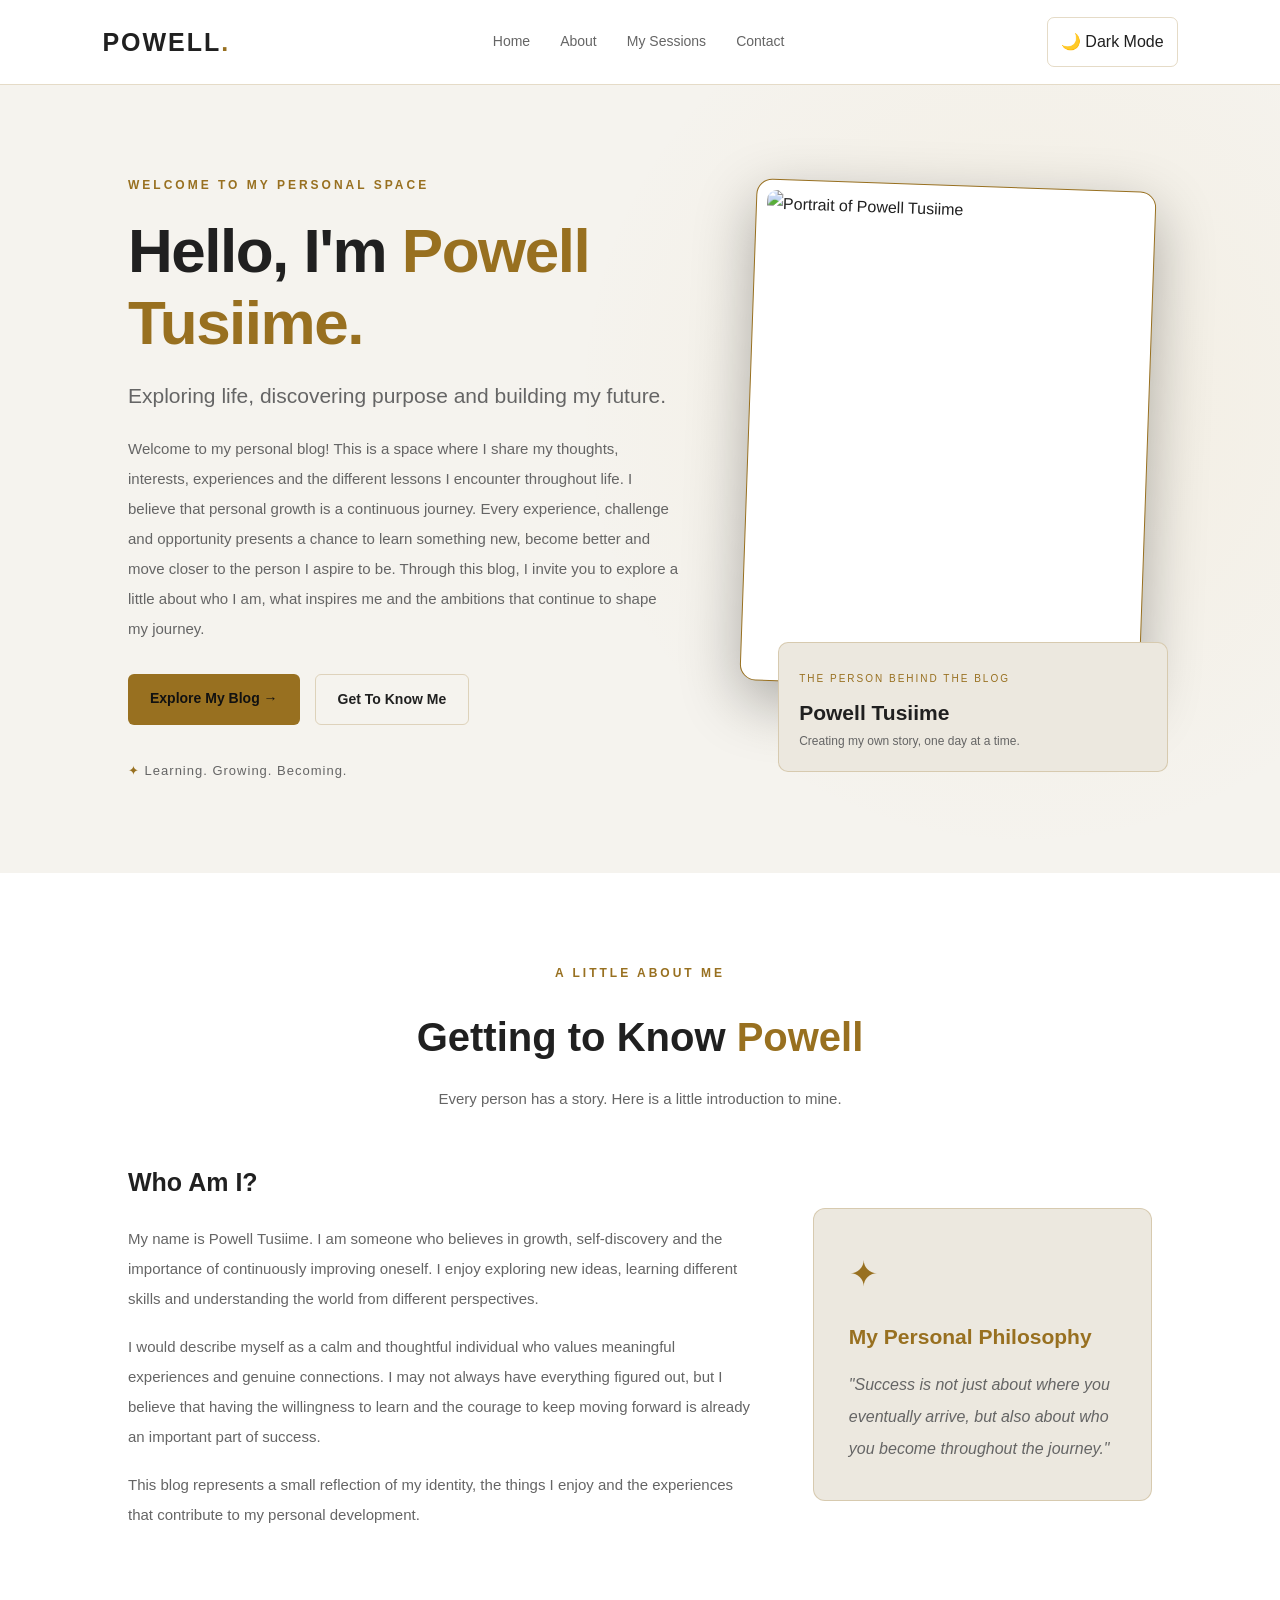
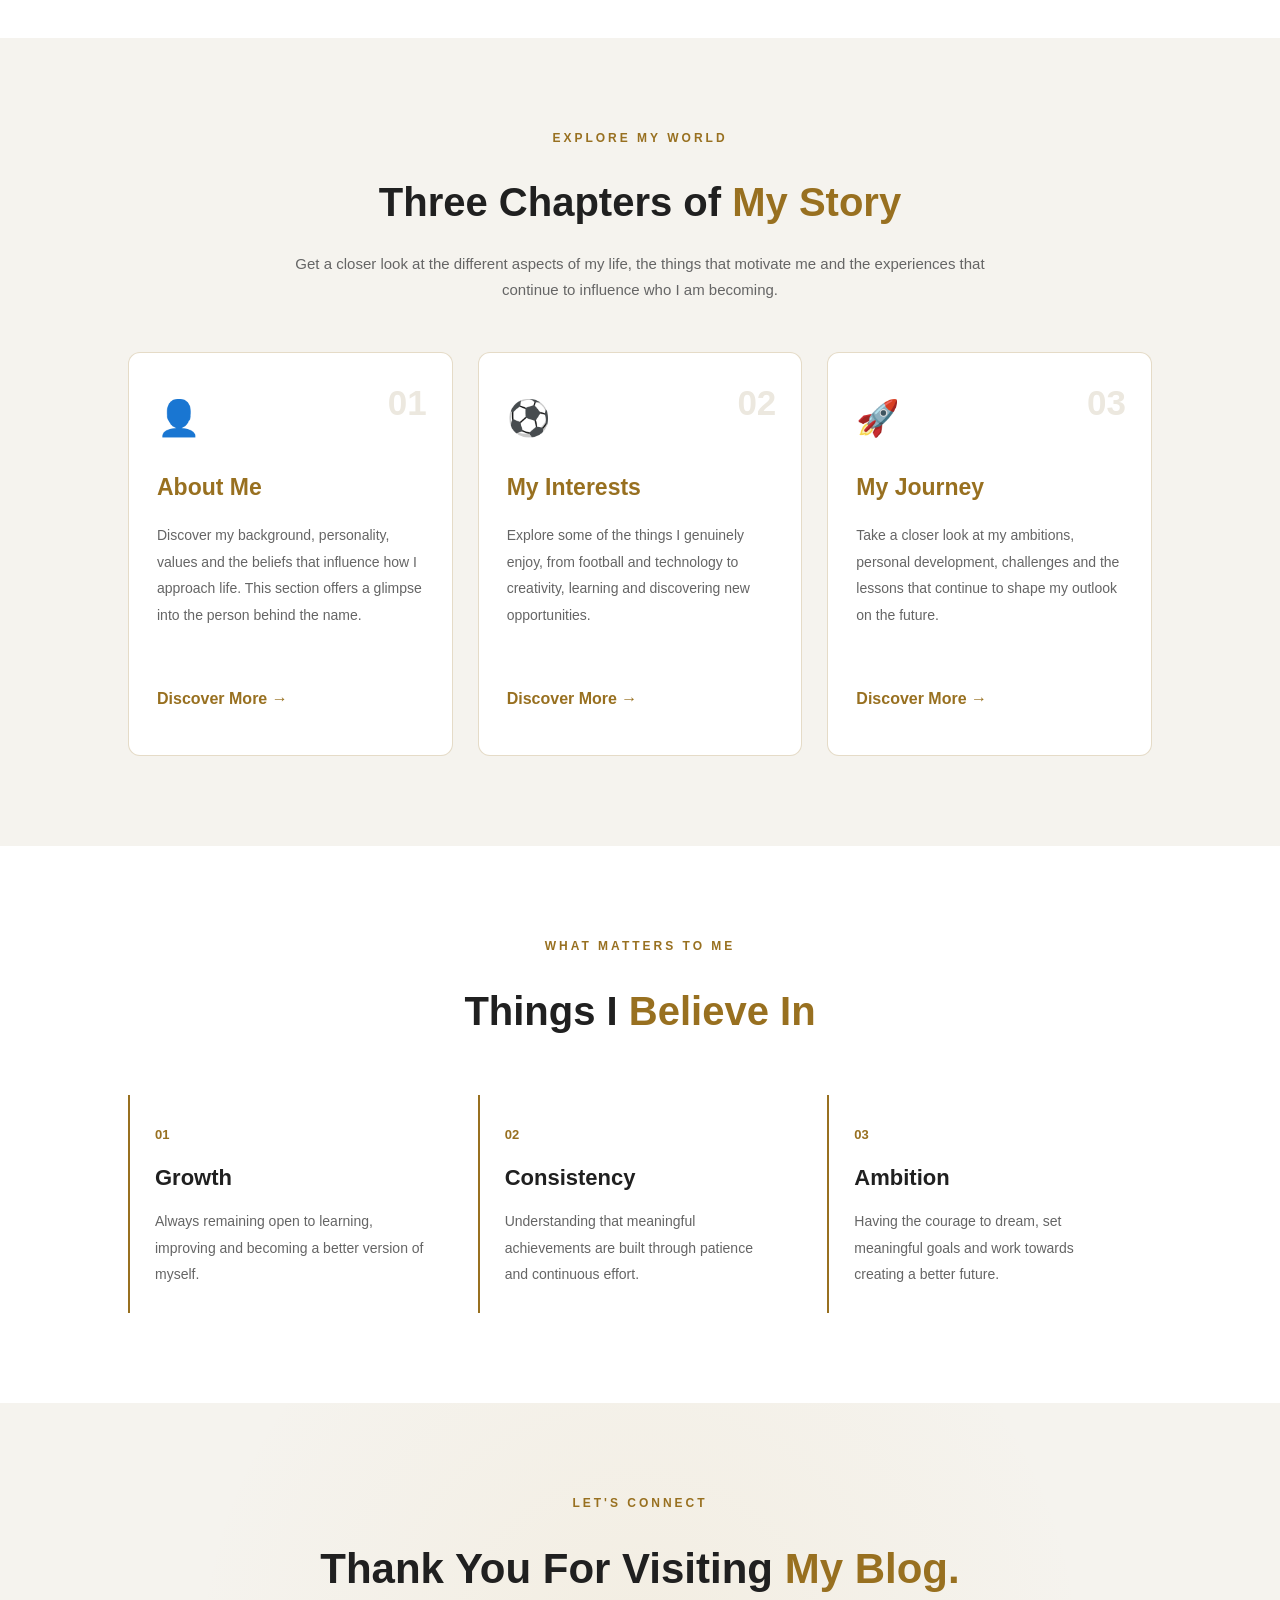
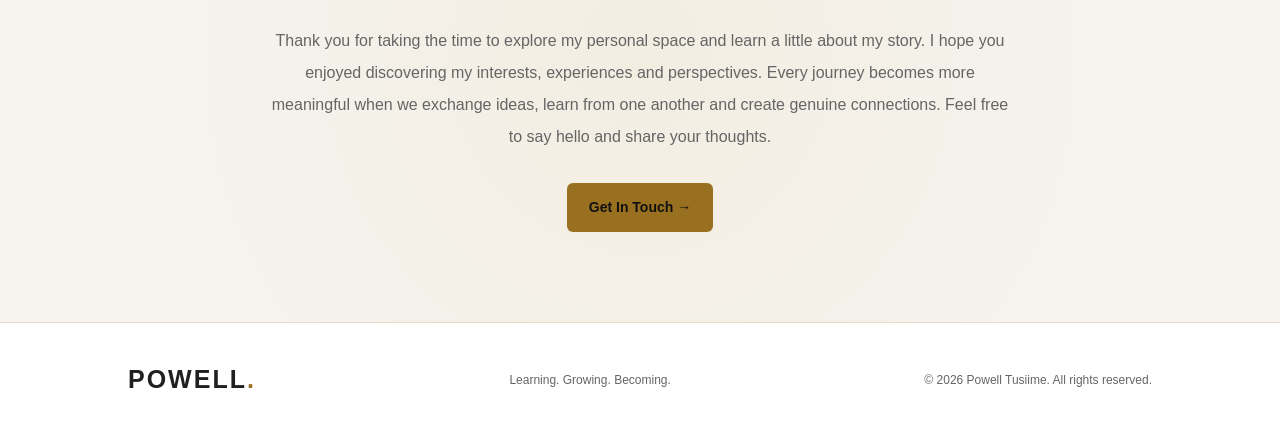
==== pages/powell/index.html @ 5cf786fc "first commit" ====
<!DOCTYPE html>
<html lang="en">
<head>
  <meta charset="UTF-8">
  <meta name="viewport" content="width=device-width, initial-scale=1.0">

  <meta name="description" content="The personal blog of Powell Tusiime, sharing his interests, experiences, ambitions and personal journey.">

  <title>Powell Tusiime | My Personal Blog</title>

  <link rel="stylesheet" href="style.css">
  <script src="script.js" defer></script>
</head>

<body>

  <!-- NAVIGATION -->
  <header class="header">
    <a href="#home" class="logo">POWELL<span>.</span></a>

    <nav id="navigation">
      <a href="#home">Home</a>
      <a href="#about">About</a>
      <a href="#sessions">My Sessions</a>
      <a href="#contact">Contact</a>
    </nav>

    <div class="header-actions">
      <button id="themeButton" class="theme-button">
        ☀️ Light Mode
      </button>

      <button id="menuButton" class="menu-button"
        aria-label="Toggle navigation" aria-expanded="false">
        ☰
      </button>
    </div>
  </header>

  <main>

    <!-- INTRODUCTION -->
    <section class="hero" id="home">

      <div class="hero-content">
        <p class="eyebrow">WELCOME TO MY PERSONAL SPACE</p>

        <h1>
          Hello, I'm <span>Powell Tusiime.</span>
        </h1>

        <h2>Exploring life, discovering purpose and building my future.</h2>

        <p class="hero-description">
          Welcome to my personal blog! This is a space where I share
          my thoughts, interests, experiences and the different
          lessons I encounter throughout life.

          I believe that personal growth is a continuous journey.
          Every experience, challenge and opportunity presents a
          chance to learn something new, become better and move
          closer to the person I aspire to be.

          Through this blog, I invite you to explore a little about
          who I am, what inspires me and the ambitions that continue
          to shape my journey.
        </p>

        <div class="hero-buttons">
          <a href="#sessions" class="primary-button">
            Explore My Blog →
          </a>

          <a href="#about" class="secondary-button">
            Get To Know Me
          </a>
        </div>

        <div class="hero-note">
          <span>✦</span> Learning. Growing. Becoming.
        </div>
      </div>

      <div class="hero-image">
        <div class="image-frame">
          <img src="images/powell.jpg"
            alt="Portrait of Powell Tusiime">
        </div>

        <div class="image-caption">
          <span>THE PERSON BEHIND THE BLOG</span>
          <h3>Powell Tusiime</h3>
          <p>Creating my own story, one day at a time.</p>
        </div>
      </div>

    </section>

    <!-- ABOUT ME -->
    <section class="about section" id="about">

      <div class="section-heading">
        <p class="eyebrow">A LITTLE ABOUT ME</p>
        <h2>Getting to Know <span>Powell</span></h2>
        <p>
          Every person has a story. Here is a little introduction
          to mine.
        </p>
      </div>

      <div class="about-content">
        <div class="about-text">
          <h3>Who Am I?</h3>

          <p>
            My name is Powell Tusiime. I am someone who believes
            in growth, self-discovery and the importance of
            continuously improving oneself. I enjoy exploring
            new ideas, learning different skills and understanding
            the world from different perspectives.
          </p>

          <p>
            I would describe myself as a calm and thoughtful
            individual who values meaningful experiences and
            genuine connections. I may not always have everything
            figured out, but I believe that having the willingness
            to learn and the courage to keep moving forward is
            already an important part of success.
          </p>

          <p>
            This blog represents a small reflection of my identity,
            the things I enjoy and the experiences that contribute
            to my personal development.
          </p>
        </div>

        <div class="about-highlight">
          <span class="highlight-icon">✦</span>
          <h3>My Personal Philosophy</h3>
          <p>
            "Success is not just about where you eventually arrive,
            but also about who you become throughout the journey."
          </p>
        </div>
      </div>

    </section>

    <!-- THREE BLOG SESSIONS -->
    <section class="sessions section" id="sessions">

      <div class="section-heading">
        <p class="eyebrow">EXPLORE MY WORLD</p>
        <h2>Three Chapters of <span>My Story</span></h2>

        <p>
          Get a closer look at the different aspects of my life,
          the things that motivate me and the experiences that
          continue to influence who I am becoming.
        </p>
      </div>

      <div class="session-grid">

        <!-- SESSION ONE -->
        <article class="session-card">
          <div class="session-number">01</div>
          <div class="session-icon">👤</div>

          <h3>About Me</h3>

          <p>
            Discover my background, personality, values and the
            beliefs that influence how I approach life. This
            section offers a glimpse into the person behind
            the name.
          </p>

          <button class="read-button"
            data-session="aboutMe">
            Discover More →
          </button>
        </article>

        <!-- SESSION TWO -->
        <article class="session-card">
          <div class="session-number">02</div>
          <div class="session-icon">⚽</div>

          <h3>My Interests</h3>

          <p>
            Explore some of the things I genuinely enjoy,
            from football and technology to creativity,
            learning and discovering new opportunities.
          </p>

          <button class="read-button"
            data-session="interests">
            Discover More →
          </button>
        </article>

        <!-- SESSION THREE -->
        <article class="session-card">
          <div class="session-number">03</div>
          <div class="session-icon">🚀</div>

          <h3>My Journey</h3>

          <p>
            Take a closer look at my ambitions, personal
            development, challenges and the lessons that
            continue to shape my outlook on the future.
          </p>

          <button class="read-button"
            data-session="journey">
            Discover More →
          </button>
        </article>

      </div>

      <!-- SESSION DETAILS -->
      <div class="session-details" id="sessionDetails" hidden>

        <div class="details-header">
          <p class="eyebrow">EXPLORE THE STORY</p>
          <button id="closeDetails" aria-label="Close session details">
            ✕
          </button>
        </div>

        <h2 id="detailTitle"></h2>
        <p id="detailDescription"></p>

      </div>

    </section>

    <!-- PERSONAL VALUES -->
    <section class="values section">

      <div class="section-heading">
        <p class="eyebrow">WHAT MATTERS TO ME</p>
        <h2>Things I <span>Believe In</span></h2>
      </div>

      <div class="values-grid">

        <div class="value-item">
          <span>01</span>
          <h3>Growth</h3>
          <p>
            Always remaining open to learning, improving
            and becoming a better version of myself.
          </p>
        </div>

        <div class="value-item">
          <span>02</span>
          <h3>Consistency</h3>
          <p>
            Understanding that meaningful achievements
            are built through patience and continuous effort.
          </p>
        </div>

        <div class="value-item">
          <span>03</span>
          <h3>Ambition</h3>
          <p>
            Having the courage to dream, set meaningful
            goals and work towards creating a better future.
          </p>
        </div>

      </div>

    </section>

    <!-- CONTACT -->
    <section class="contact section" id="contact">

      <div class="contact-content">
        <p class="eyebrow">LET'S CONNECT</p>

        <h2>Thank You For Visiting <span>My Blog.</span></h2>

        <p>
          Thank you for taking the time to explore my personal
          space and learn a little about my story. I hope you
          enjoyed discovering my interests, experiences and
          perspectives.

          Every journey becomes more meaningful when we exchange
          ideas, learn from one another and create genuine
          connections. Feel free to say hello and share your
          thoughts.
        </p>

        <a href="mailto:your-email@example.com"
          class="primary-button">
          Get In Touch →
        </a>
      </div>

    </section>

  </main>

  <!-- FOOTER -->
  <footer class="footer">
    <a href="#home" class="logo">POWELL<span>.</span></a>

    <p>Learning. Growing. Becoming.</p>

    <p>© <span id="year"></span> Powell Tusiime. All rights reserved.</p>
  </footer>

</body>
</html>
---- pages/powell/style.css ----
/* =================================
   POWELL TUSIIME - PERSONAL BLOG
================================= */

:root {
  --background: #101010;
  --surface: #191919;
  --surface-two: #222222;
  --text: #f5f5f5;
  --muted: #b6b6b6;
  --accent: #d9ad50;
  --border: rgba(217, 173, 80, 0.25);
}

body.light {
  --background: #f5f3ee;
  --surface: #ffffff;
  --surface-two: #ece8df;
  --text: #202020;
  --muted: #656565;
  --accent: #987020;
  --border: rgba(152, 112, 32, 0.25);
}

* {
  margin: 0;
  padding: 0;
  box-sizing: border-box;
}

html {
  scroll-behavior: smooth;
  scroll-padding-top: 90px;
}

body {
  font-family: 'Segoe UI', Arial, sans-serif;
  background: var(--background);
  color: var(--text);
  line-height: 1.7;
  transition: background 0.3s, color 0.3s;
}

a {
  text-decoration: none;
  color: inherit;
}

button {
  font: inherit;
  cursor: pointer;
}

button:focus-visible,
a:focus-visible {
  outline: 2px solid var(--accent);
  outline-offset: 4px;
}

section {
  scroll-margin-top: 85px;
}

/* NAVIGATION */

.header {
  min-height: 85px;
  padding: 15px 8%;
  display: flex;
  justify-content: space-between;
  align-items: center;
  gap: 20px;
  position: sticky;
  top: 0;
  z-index: 100;
  background: var(--surface);
  border-bottom: 1px solid var(--border);
}

.logo {
  font-size: 25px;
  font-weight: 800;
  letter-spacing: 2px;
}

.logo span {
  color: var(--accent);
}

.header nav {
  display: flex;
  align-items: center;
  gap: 30px;
}

.header nav a {
  color: var(--muted);
  font-size: 14px;
  transition: color 0.3s;
}

.header nav a:hover {
  color: var(--accent);
}

.header-actions {
  display: flex;
  gap: 10px;
  align-items: center;
}

.theme-button,
.menu-button {
  border: 1px solid var(--border);
  background: transparent;
  color: var(--text);
  padding: 10px 13px;
  border-radius: 7px;
}

.menu-button {
  display: none;
  font-size: 20px;
}

/* HERO / INTRODUCTION */

.hero {
  min-height: 650px;
  padding: 90px 10%;
  display: grid;
  grid-template-columns: 1.15fr 0.85fr;
  align-items: center;
  gap: 65px;
  background:
    radial-gradient(
      circle at 80% 40%,
      rgba(217, 173, 80, 0.08),
      transparent 40%
    );
}

.eyebrow {
  color: var(--accent);
  font-size: 12px;
  font-weight: 700;
  letter-spacing: 3px;
  margin-bottom: 20px;
}

.hero h1 {
  font-size: clamp(38px, 5vw, 62px);
  line-height: 1.15;
  margin-bottom: 20px;
  letter-spacing: -1.5px;
}

.hero h1 span,
.section-heading h2 span,
.about-highlight h3,
.contact h2 span {
  color: var(--accent);
}

.hero h2 {
  font-size: 21px;
  font-weight: 400;
  color: var(--muted);
  margin-bottom: 20px;
}

.hero-description {
  color: var(--muted);
  font-size: 15px;
  line-height: 2;
  max-width: 620px;
}

.hero-buttons {
  display: flex;
  flex-wrap: wrap;
  gap: 15px;
  margin-top: 30px;
}

.primary-button,
.secondary-button {
  display: inline-block;
  padding: 13px 22px;
  border-radius: 6px;
  font-size: 14px;
  font-weight: 700;
  transition: 0.3s;
}

.primary-button {
  background: var(--accent);
  color: #111;
}

.secondary-button {
  border: 1px solid var(--border);
  color: var(--text);
}

.primary-button:hover,
.secondary-button:hover {
  transform: translateY(-3px);
}

.hero-note {
  margin-top: 35px;
  font-size: 13px;
  color: var(--muted);
  letter-spacing: 1px;
}

.hero-note span {
  color: var(--accent);
}

/* PROFILE IMAGE */

.hero-image {
  max-width: 400px;
  width: 100%;
  justify-self: center;
  position: relative;
}

.image-frame {
  padding: 10px;
  border: 1px solid var(--accent);
  border-radius: 16px;
  background: var(--surface);
  box-shadow: 0 20px 60px rgba(0, 0, 0, 0.3);
  transform: rotate(2deg);
  transition: transform 0.4s;
}

.image-frame:hover {
  transform: rotate(0deg) scale(1.02);
}

.image-frame img {
  width: 100%;
  height: 480px;
  object-fit: cover;
  object-position: center 35%;
  display: block;
  border-radius: 10px;
}

.image-caption {
  position: relative;
  margin: -45px -20px 0 30px;
  padding: 20px;
  background: var(--surface-two);
  border: 1px solid var(--border);
  border-radius: 10px;
  z-index: 2;
}

.image-caption span {
  color: var(--accent);
  font-size: 10px;
  letter-spacing: 2px;
}

.image-caption h3 {
  font-size: 21px;
  margin-top: 5px;
}

.image-caption p {
  font-size: 12px;
  color: var(--muted);
}

/* GENERAL SECTIONS */

.section {
  padding: 90px 10%;
}

.section-heading {
  text-align: center;
  max-width: 720px;
  margin: 0 auto 50px;
}

.section-heading h2 {
  font-size: clamp(28px, 4vw, 40px);
  margin-bottom: 15px;
}

.section-heading > p:last-child {
  color: var(--muted);
  font-size: 15px;
}

/* ABOUT */

.about {
  background: var(--surface);
}

.about-content {
  display: grid;
  grid-template-columns: 1.3fr 0.7fr;
  gap: 55px;
  align-items: center;
}

.about-text h3 {
  font-size: 25px;
  margin-bottom: 20px;
}

.about-text p {
  color: var(--muted);
  margin-bottom: 18px;
  font-size: 15px;
  line-height: 2;
}

.about-highlight {
  background: var(--surface-two);
  border: 1px solid var(--border);
  border-radius: 12px;
  padding: 35px;
}

.highlight-icon {
  color: var(--accent);
  font-size: 35px;
}

.about-highlight h3 {
  margin: 15px 0;
  font-size: 21px;
}

.about-highlight p {
  font-style: italic;
  line-height: 2;
  color: var(--muted);
}

/* SESSION CARDS */

.sessions {
  background: var(--background);
}

.session-grid {
  display: grid;
  grid-template-columns: repeat(3, minmax(0, 1fr));
  gap: 25px;
}

.session-card {
  position: relative;
  padding: 35px 28px;
  border-radius: 12px;
  background: var(--surface);
  border: 1px solid var(--border);
  transition: transform 0.3s, border-color 0.3s;
}

.session-card:hover {
  transform: translateY(-8px);
  border-color: var(--accent);
}

.session-number {
  position: absolute;
  top: 20px;
  right: 25px;
  font-size: 35px;
  font-weight: 800;
  color: var(--surface-two);
}

.session-icon {
  font-size: 35px;
  margin-bottom: 20px;
}

.session-card h3 {
  color: var(--accent);
  font-size: 23px;
  margin-bottom: 15px;
}

.session-card p {
  color: var(--muted);
  font-size: 14px;
  line-height: 1.9;
  min-height: 135px;
}

.read-button {
  margin-top: 20px;
  background: transparent;
  color: var(--accent);
  border: none;
  font-weight: 700;
  padding: 8px 0;
}

.read-button:hover {
  text-decoration: underline;
}

/* SESSION DETAILS */

.session-details {
  margin-top: 35px;
  padding: 35px;
  background: var(--surface);
  border: 1px solid var(--accent);
  border-radius: 12px;
  animation: appear 0.3s ease;
}

.details-header {
  display: flex;
  justify-content: space-between;
}

.details-header button {
  border: 1px solid var(--border);
  color: var(--text);
  background: transparent;
  border-radius: 5px;
  padding: 6px 12px;
  height: fit-content;
}

.session-details h2 {
  color: var(--accent);
  margin-bottom: 15px;
}

.session-details p:last-child {
  color: var(--muted);
  line-height: 2;
}

/* PERSONAL VALUES */

.values {
  background: var(--surface);
}

.values-grid {
  display: grid;
  grid-template-columns: repeat(3, 1fr);
  gap: 25px;
}

.value-item {
  padding: 25px;
  border-left: 2px solid var(--accent);
}

.value-item > span {
  color: var(--accent);
  font-weight: 800;
  font-size: 13px;
}

.value-item h3 {
  margin: 12px 0;
  font-size: 22px;
}

.value-item p {
  color: var(--muted);
  font-size: 14px;
  line-height: 1.9;
}

/* CONTACT */

.contact {
  text-align: center;
  background:
    radial-gradient(
      circle at center,
      rgba(217, 173, 80, 0.08),
      transparent 65%
    );
}

.contact-content {
  max-width: 750px;
  margin: auto;
}

.contact h2 {
  font-size: clamp(30px, 4vw, 42px);
  margin-bottom: 20px;
}

.contact-content > p:not(.eyebrow) {
  color: var(--muted);
  line-height: 2;
  margin-bottom: 30px;
}

/* FOOTER */

.footer {
  background: var(--surface);
  border-top: 1px solid var(--border);
  padding: 35px 10%;
  display: flex;
  align-items: center;
  justify-content: space-between;
  flex-wrap: wrap;
  gap: 20px;
}

.footer p {
  color: var(--muted);
  font-size: 12px;
}

/* ANIMATION */

@keyframes appear {
  from {
    opacity: 0;
    transform: translateY(15px);
  }

  to {
    opacity: 1;
    transform: translateY(0);
  }
}

/* MOBILE AND TABLET */

@media (max-width: 900px) {

  .hero {
    padding: 75px 6%;
    gap: 35px;
  }

  .section {
    padding: 75px 6%;
  }

  .session-grid {
    grid-template-columns: repeat(2, 1fr);
  }

  .about-content {
    gap: 30px;
  }

}

@media (max-width: 700px) {

  .header {
    padding: 15px 5%;
    flex-wrap: wrap;
  }

  .header nav {
    display: none;
    flex-direction: column;
    width: 100%;
    align-items: flex-start;
    gap: 18px;
    padding: 15px 0;
  }

  .header nav.active {
    display: flex;
  }

  .menu-button {
    display: block;
  }

  .theme-button {
    font-size: 11px;
    padding: 9px;
  }

  .hero {
    grid-template-columns: 1fr;
    text-align: center;
    padding: 65px 7%;
  }

  .hero-buttons {
    justify-content: center;
  }

  .hero-image {
    max-width: 330px;
    margin-top: 25px;
  }

  .image-frame img {
    height: 400px;
  }

  .hero-description {
    font-size: 14px;
  }

  .about-content {
    grid-template-columns: 1fr;
  }

  .session-grid {
    grid-template-columns: 1fr;
  }

  .session-card p {
    min-height: auto;
  }

  .values-grid {
    grid-template-columns: 1fr;
  }

  .footer {
    flex-direction: column;
    text-align: center;
  }

}

@media (max-width: 380px) {

  .hero h1 {
    font-size: 35px;
  }

  .hero-buttons {
    flex-direction: column;
  }

  .hero-buttons a {
    text-align: center;
  }

  .image-frame img {
    height: 350px;
  }

}

/* ACCESSIBILITY */

@media (prefers-reduced-motion: reduce) {
  *,
  *::before,
  *::after {
    scroll-behavior: auto !important;
    animation-duration: 0.01ms !important;
    transition-duration: 0.01ms !important;
  }
}
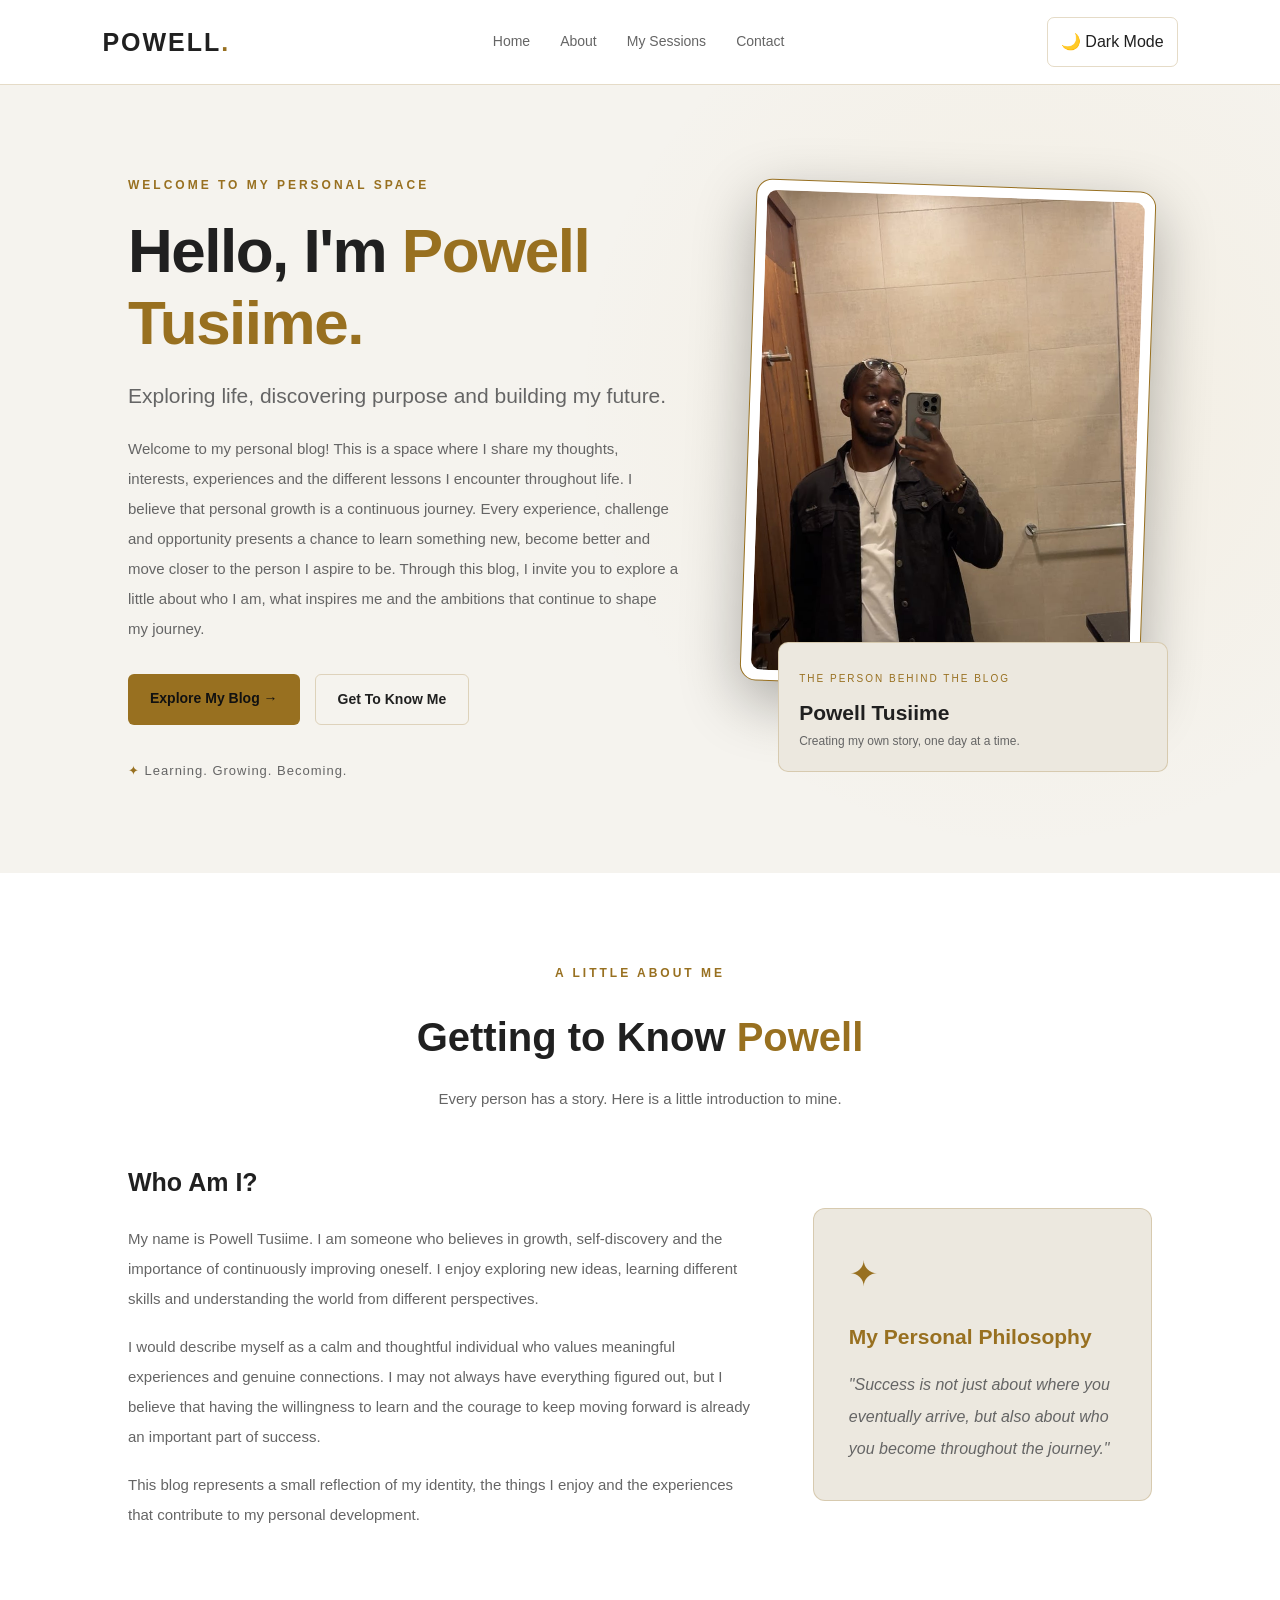
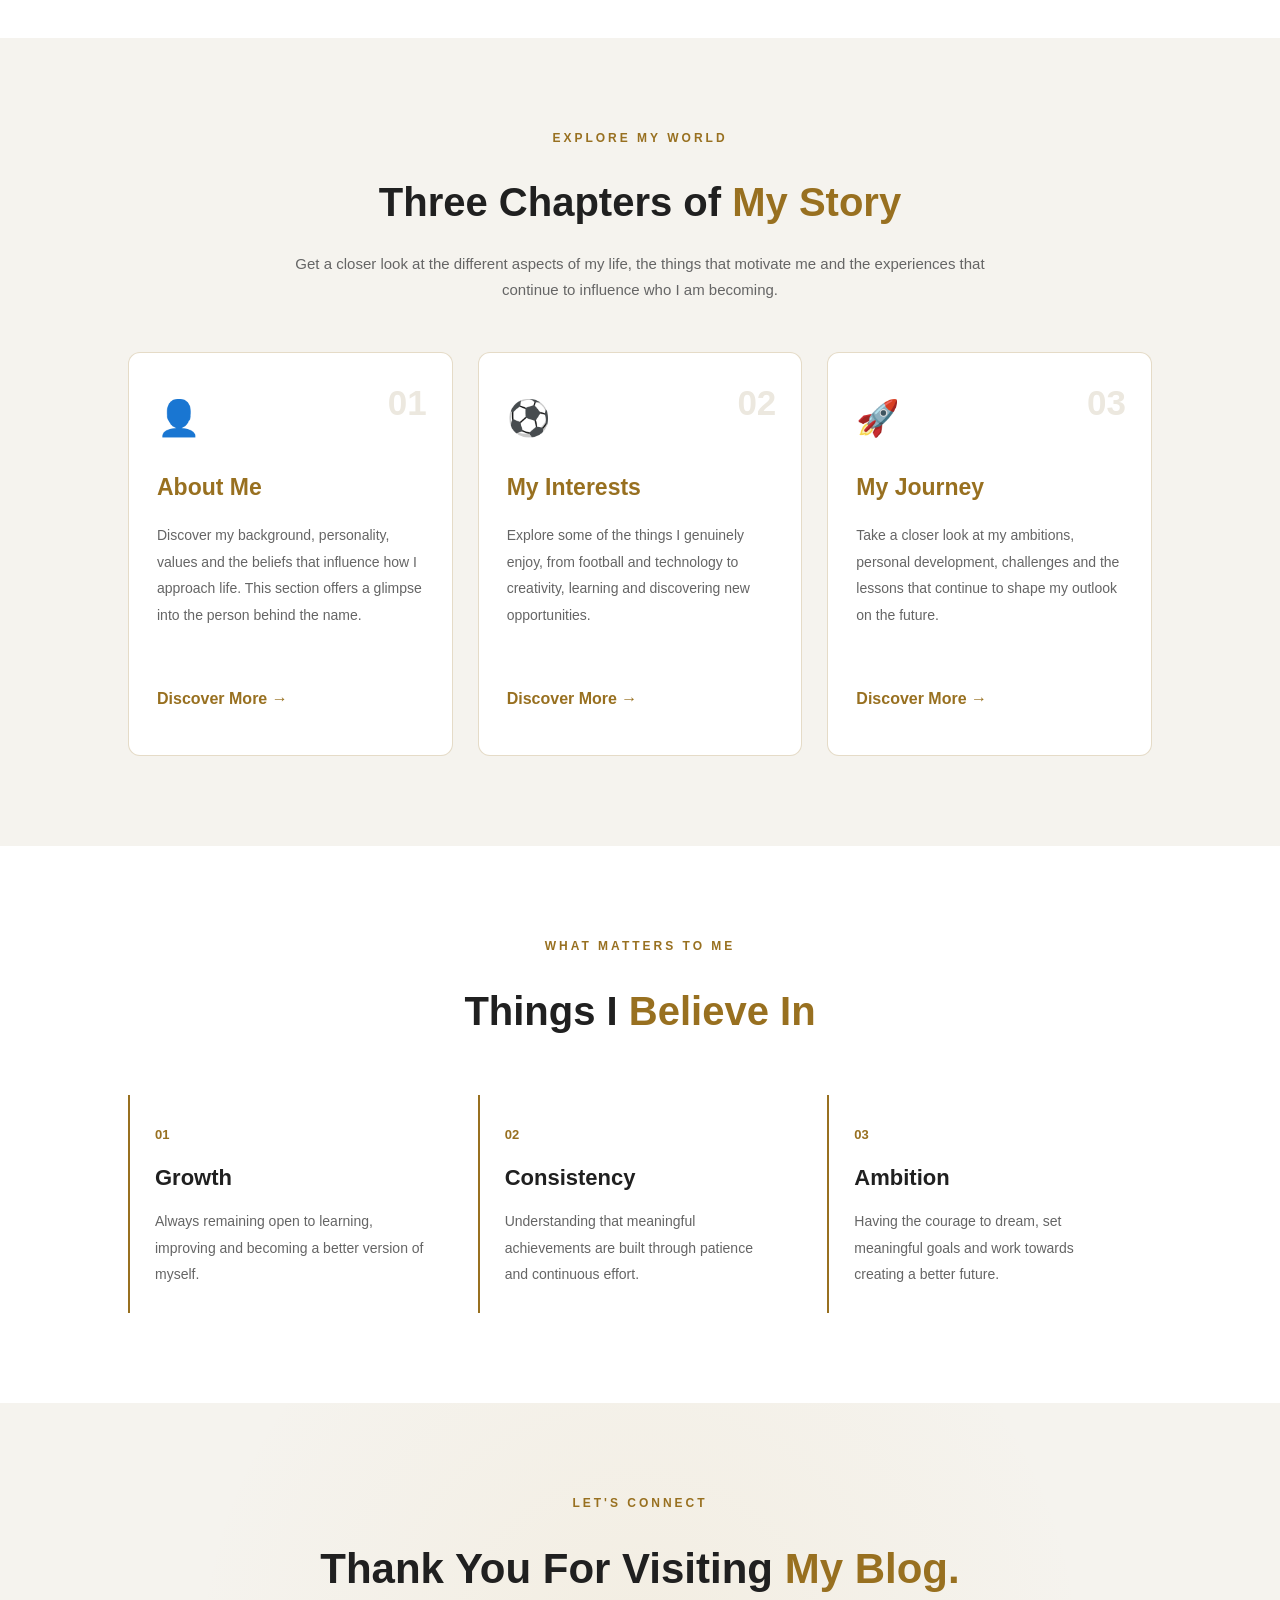
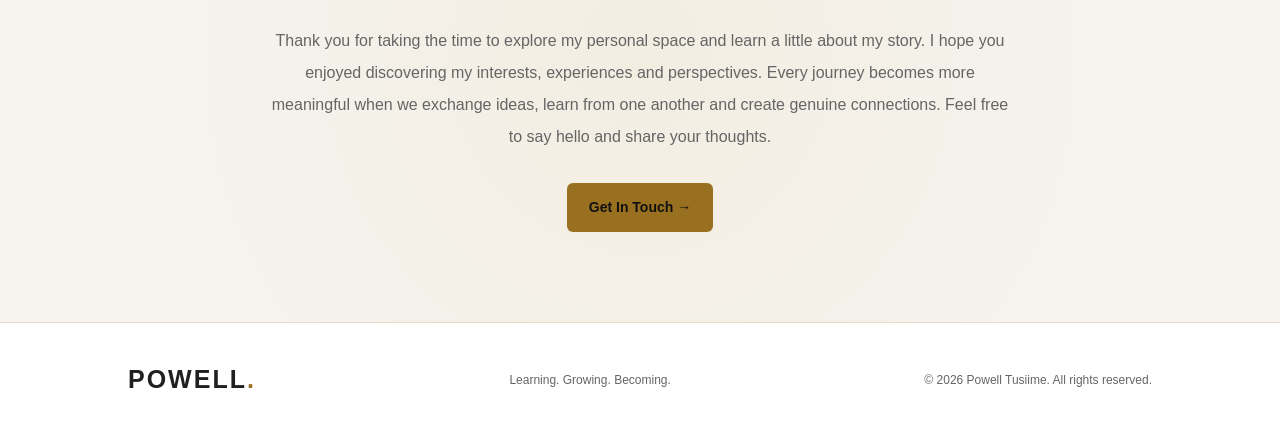
==== commit f6b84be2: "fix image path" ====
--- a/pages/powell/index.html
+++ b/pages/powell/index.html
@@ -83,8 +83,7 @@
 
       <div class="hero-image">
         <div class="image-frame">
-          <img src="images/powell.jpg"
-            alt="Portrait of Powell Tusiime">
+          <img src="powell.jpeg" alt="Portrait of Powell Tusiime">
         </div>
 
         <div class="image-caption">
